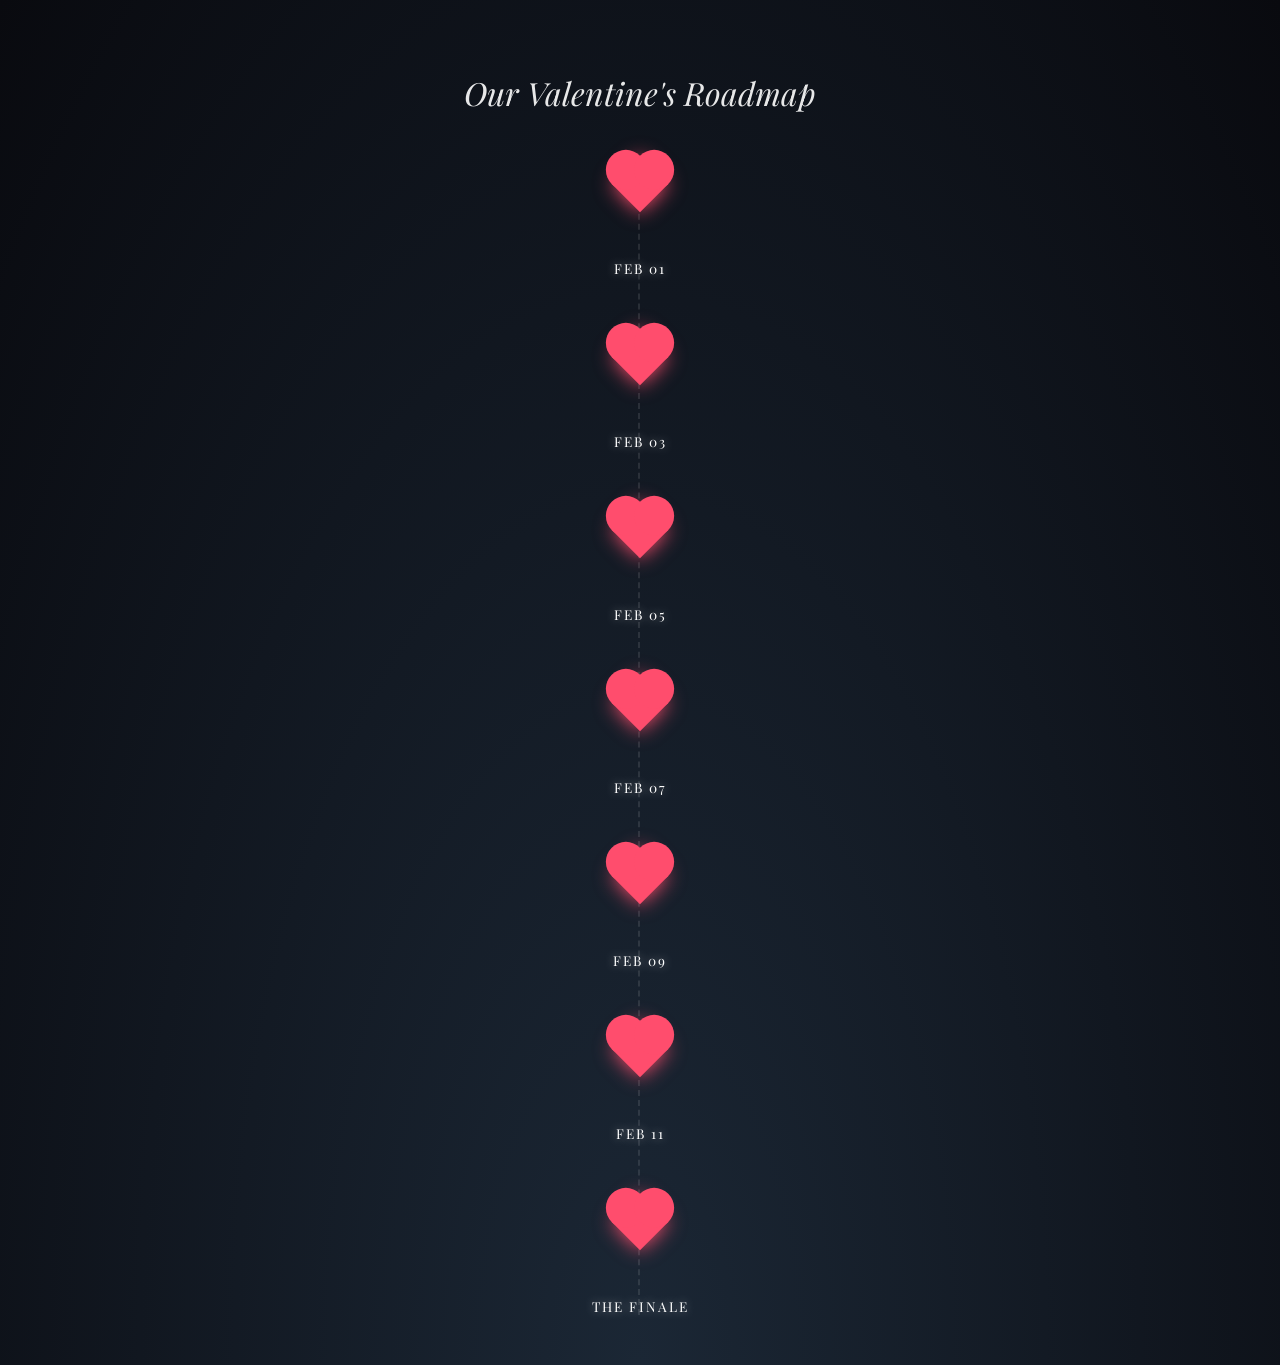
==== index.html @ 5d02411e "Fix duplicate milestone date in index.html" ====
<!DOCTYPE html>
<html lang="en">
<head>
    <meta charset="UTF-8">
    <meta name="viewport" content="width=device-width, initial-scale=1.0">
    <title>Our Journey to Feb 14</title>
    <link href="https://fonts.googleapis.com/css2?family=Playfair+Display:ital@0;1&display=swap" rel="stylesheet">
    <style>
        :root {
            --bg-color: #0b1021;
            --locked-color: rgba(255, 255, 255, 0.2);
            --unlocked-color: #ff4d6d;
        }

        body {
            background: radial-gradient(ellipse at bottom, #1B2735 0%, #090A0F 100%);
            color: white;
            font-family: 'Playfair Display', serif;
            margin: 0;
            min-height: 100vh;
            display: flex;
            flex-direction: column;
            align-items: center;
            padding: 50px 20px;
            overflow-x: hidden;
        }

        h1 { font-weight: normal; font-style: italic; margin-bottom: 50px; text-align: center; opacity: 0.9; }

        .path-container {
            position: relative;
            display: flex;
            flex-direction: column;
            align-items: center;
            gap: 60px;
            width: 100%;
            max-width: 400px;
        }

        .path-container::before {
            content: '';
            position: absolute;
            top: 0; bottom: 0; width: 2px;
            border-left: 2px dashed rgba(255,255,255,0.1);
            z-index: 0;
        }

        .milestone {
            position: relative;
            z-index: 1;
            display: flex;
            flex-direction: column;
            align-items: center;
            cursor: pointer;
            width: 100px;
        }

        .heart-node {
            width: 40px;
            height: 40px;
            background: var(--locked-color);
            position: relative;
            transform: rotate(-45deg);
            transition: all 0.5s ease;
            margin-bottom: 20px;
        }
		
        .heart-node::before,
        .heart-node::after {
            content: "";
            width: 40px;
            height: 40px;
            background: inherit;
            border-radius: 50%;
            position: absolute;
        }
        .heart-node::before { top: -20px; left: 0; }
        .heart-node::after { left: 20px; top: 0; }

        .milestone.unlocked .heart-node {
            background: var(--unlocked-color);
            box-shadow: 0 0 20px var(--unlocked-color);
        }

        .date-label {
            font-size: 0.85rem;
            letter-spacing: 2px;
            color: rgba(255,255,255,0.6);
            text-align: center;
            margin-top: 35px;
        }

        .milestone.unlocked:hover { transform: scale(1.1); }
        .milestone.unlocked .date-label { color: white; text-shadow: 0 0 10px rgba(255,255,255,0.5); }

        @keyframes shake {
            0%, 100% { transform: translateX(0); }
            25% { transform: translateX(-5px); }
            75% { transform: translateX(5px); }
        }
        .shake { animation: shake 0.4s ease-in-out; }

        #toast {
            visibility: hidden;
            background-color: #333;
            color: #fff;
            text-align: center;
            border-radius: 50px;
            padding: 12px 25px;
            position: fixed;
            z-index: 10;
            bottom: 30px;
            font-size: 0.9rem;
        }

        #toast.show { visibility: visible; animation: fadeInOut 2s; }

        /* Easter Egg Counter Style */
        .click-counter {
            position: fixed;
            bottom: 10px;
            font-size: 0.65rem;
            color: rgba(255, 255, 255, 0.15);
            font-style: italic;
            opacity: 0;
            transition: opacity 1s ease;
        }

        @keyframes fadeInOut {
            0% { opacity: 0; bottom: 0; }
            20% { opacity: 1; bottom: 30px; }
            80% { opacity: 1; bottom: 30px; }
            100% { opacity: 0; bottom: 0; }
        }
    </style>
</head>
<body>

    <h1>Our Valentine's Roadmap</h1>

    <div class="path-container" id="roadmap"></div>

    <div id="toast">Patience, Ella... it's not time yet. ❤️</div>
    
    <div id="counter-text" class="click-counter">Impatience Level: <span id="count">0</span></div>

    <script>
        const milestones = [
            { date: '2026-02-01', label: 'FEB 01', link: './a4f1e9.html' },
            { date: '2026-02-01', label: 'FEB 03', link: './b82c7d.html' },
            { date: '2026-02-05', label: 'FEB 05', link: './c55b81.html' },
            { date: '2026-02-07', label: 'FEB 07', link: './d36a24.html' },
            { date: '2026-02-09', label: 'FEB 09', link: './e019fb.html' },
            { date: '2026-02-11', label: 'FEB 11', link: './f77e30.html' },
            { date: '2026-02-14', label: 'THE FINALE', link: './letter.html' }
        ];

        let ellaPatienceCounter = 0;
        const container = document.getElementById('roadmap');
        const now = new Date();

        milestones.forEach((m) => {
            const mDate = new Date(m.date);
            const isUnlocked = now >= mDate;

            const div = document.createElement('div');
            div.className = `milestone ${isUnlocked ? 'unlocked' : 'locked'}`;
            div.innerHTML = `
                <div class="heart-node"></div>
                <div class="date-label">${m.label}</div>
            `;

            div.onclick = () => {
                if (isUnlocked) {
                    window.location.href = m.link;
                } else {
                    ellaPatienceCounter++;
                    updateEasterEgg();
                    
                    div.classList.add('shake');
                    setTimeout(() => div.classList.remove('shake'), 400);
                    showToast();
                }
            };

            container.appendChild(div);
        });

        function updateEasterEgg() {
            const counterDiv = document.getElementById("counter-text");
            const countSpan = document.getElementById("count");
            
            countSpan.innerText = ellaPatienceCounter;
            
            if (ellaPatienceCounter >= 3) {
                counterDiv.style.opacity = "1";
            }
        }

        function showToast() {
            const x = document.getElementById("toast");
            
            // Dynamic messages based on how many times she clicks
            if (ellaPatienceCounter > 15) {
                x.innerText = "I love you po pero kalmahan mo lang HAHAHA 😂";
            } else if (ellaPatienceCounter > 10) {
                x.innerText = "Hui tama na po ate";
            } else if (ellaPatienceCounter > 5) {
                x.innerText = "Still locked! Try again tomorrow? 🔒";
            } else {
                x.innerText = "Patience, Ella... it's not time yet. ❤️";
            }

            x.className = "show";
            setTimeout(() => { x.className = x.className.replace("show", ""); }, 2000);
        }
    </script>
</body>
</html>
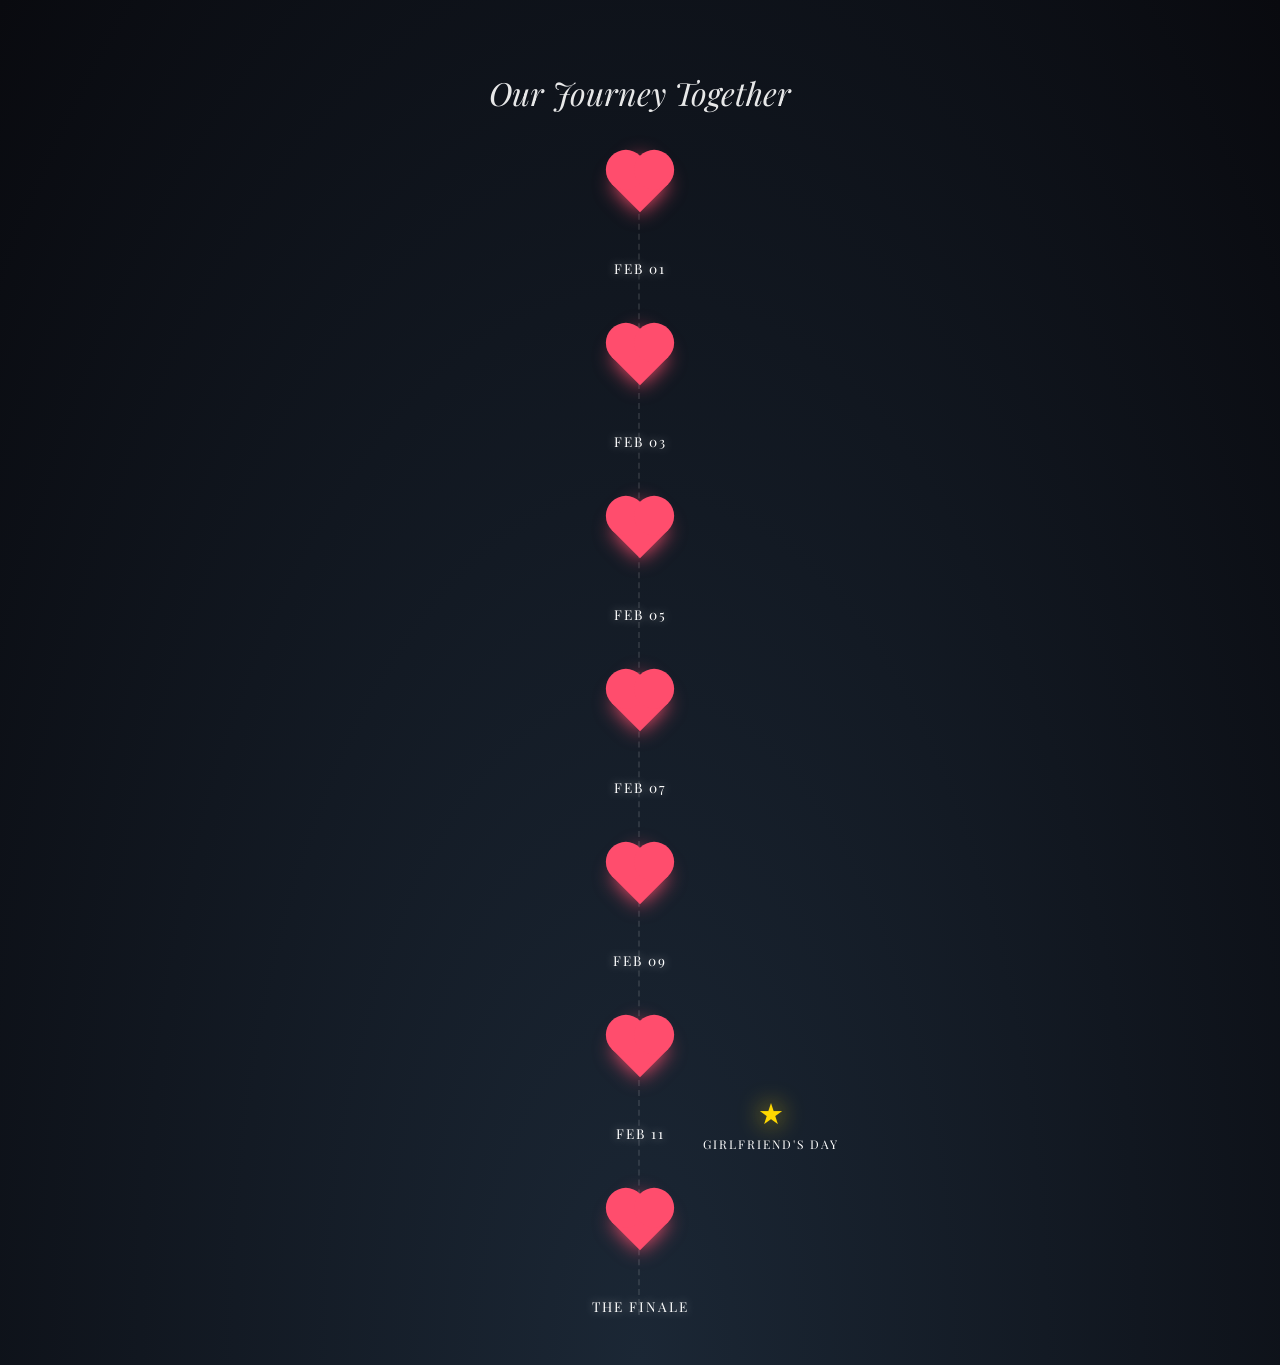
==== commit 69119cda: "Added contents for Girlfriend's  Day" ====
--- a/index.html
+++ b/index.html
@@ -3,13 +3,14 @@
 <head>
     <meta charset="UTF-8">
     <meta name="viewport" content="width=device-width, initial-scale=1.0">
-    <title>Our Journey to Feb 14</title>
+    <title>Our Journey Together</title>
     <link href="https://fonts.googleapis.com/css2?family=Playfair+Display:ital@0;1&display=swap" rel="stylesheet">
     <style>
         :root {
             --bg-color: #0b1021;
             --locked-color: rgba(255, 255, 255, 0.2);
             --unlocked-color: #ff4d6d;
+            --star-unlocked: #ffd700;
         }
 
         body {
@@ -45,6 +46,7 @@
             z-index: 0;
         }
 
+        /* Main Heart Milestones */
         .milestone {
             position: relative;
             z-index: 1;
@@ -88,10 +90,42 @@
             color: rgba(255,255,255,0.6);
             text-align: center;
             margin-top: 35px;
+            white-space: nowrap;
         }
 
         .milestone.unlocked:hover { transform: scale(1.1); }
         .milestone.unlocked .date-label { color: white; text-shadow: 0 0 10px rgba(255,255,255,0.5); }
+
+        /* Floating Random Stars */
+        .floating-star {
+            position: absolute;
+            z-index: 2;
+            display: flex;
+            flex-direction: column;
+            align-items: center;
+            cursor: pointer;
+            width: 110px;
+        }
+
+        .star-shape {
+            font-size: 1.8rem;
+            color: var(--locked-color);
+            transition: all 0.5s ease;
+            filter: drop-shadow(0 0 2px rgba(255,255,255,0.2));
+        }
+
+        .floating-star.unlocked .star-shape {
+            color: var(--star-unlocked);
+            filter: drop-shadow(0 0 12px var(--star-unlocked));
+        }
+
+        .floating-star .date-label {
+            margin-top: 5px;
+            font-size: 0.75rem;
+        }
+
+        .floating-star.unlocked:hover { transform: scale(1.15); }
+        .floating-star.unlocked .date-label { color: #fff; }
 
         @keyframes shake {
             0%, 100% { transform: translateX(0); }
@@ -136,7 +170,7 @@
 </head>
 <body>
 
-    <h1>Our Valentine's Roadmap</h1>
+    <h1>Our Journey Together</h1>
 
     <div class="path-container" id="roadmap"></div>
 
@@ -145,46 +179,110 @@
     <div id="counter-text" class="click-counter">Impatience Level: <span id="count">0</span></div>
 
     <script>
+        // Main roadmap (Hearts on the main path)
         const milestones = [
-            { date: '2026-02-01', label: 'FEB 01', link: './a4f1e9.html' },
-            { date: '2026-02-01', label: 'FEB 03', link: './b82c7d.html' },
-            { date: '2026-02-05', label: 'FEB 05', link: './c55b81.html' },
-            { date: '2026-02-07', label: 'FEB 07', link: './d36a24.html' },
-            { date: '2026-02-09', label: 'FEB 09', link: './e019fb.html' },
-            { date: '2026-02-11', label: 'FEB 11', link: './f77e30.html' },
-            { date: '2026-02-14', label: 'THE FINALE', link: './letter.html' }
+            { id: 0, date: '2026-02-01', label: 'FEB 01', link: './a4f1e9.html' },
+            { id: 1, date: '2026-02-01', label: 'FEB 03', link: './b82c7d.html' },
+            { id: 2, date: '2026-02-01', label: 'FEB 05', link: './c55b81.html' },
+            { id: 3, date: '2026-02-01', label: 'FEB 07', link: './d36a24.html' },
+            { id: 4, date: '2026-02-01', label: 'FEB 09', link: './e019fb.html' },
+            { id: 5, date: '2026-02-01', label: 'FEB 11', link: './f77e30.html' },
+            { id: 6, date: '2026-02-01', label: 'THE FINALE', link: './letter.html' }
+        ];
+
+        // Standalone floating nodes (Stars scattered on the sides)
+        // Add as many future dates here as you'd like!
+        const extraNodes = [
+            { 
+                date: '2026-08-01', 
+                label: "GIRLFRIEND'S DAY", 
+                link: './g88f12.html' 
+            }
         ];
 
         let ellaPatienceCounter = 0;
         const container = document.getElementById('roadmap');
         const now = new Date();
 
-        milestones.forEach((m) => {
+        // Render main roadmap hearts
+        milestones.forEach((m, index) => {
             const mDate = new Date(m.date);
             const isUnlocked = now >= mDate;
 
             const div = document.createElement('div');
             div.className = `milestone ${isUnlocked ? 'unlocked' : 'locked'}`;
+            div.id = `milestone-${index}`;
             div.innerHTML = `
                 <div class="heart-node"></div>
                 <div class="date-label">${m.label}</div>
             `;
 
-            div.onclick = () => {
-                if (isUnlocked) {
-                    window.location.href = m.link;
-                } else {
-                    ellaPatienceCounter++;
-                    updateEasterEgg();
-                    
-                    div.classList.add('shake');
-                    setTimeout(() => div.classList.remove('shake'), 400);
-                    showToast();
-                }
-            };
-
+            div.onclick = () => handleNodeClick(isUnlocked, m.link, div);
             container.appendChild(div);
         });
+
+        // Smart Collision-Free Layout for Stars
+        if (extraNodes.length > 0) {
+            const containerHeight = container.offsetHeight || 800;
+            const minPadding = 30; // Margin top/bottom
+            const minVerticalDistance = 70; // Minimum px distance between stars vertically
+            
+            // Generate available vertical zone slots
+            const slotHeight = Math.max(minVerticalDistance, (containerHeight - (minPadding * 2)) / extraNodes.length);
+            
+            // Shuffle array of indices to randomize which slot each star gets
+            const slots = Array.from({ length: extraNodes.length }, (_, i) => i);
+            slots.sort(() => Math.random() - 0.5);
+
+            extraNodes.forEach((star, index) => {
+                const sDate = new Date(star.date);
+                const isUnlocked = now >= sDate;
+
+                const starDiv = document.createElement('div');
+                starDiv.className = `floating-star ${isUnlocked ? 'unlocked' : 'locked'}`;
+                starDiv.innerHTML = `
+                    <div class="star-shape">★</div>
+                    <div class="date-label">${star.label}</div>
+                `;
+
+                // Alternate/Randomize Left & Right Sides (Safety margin: 130px - 160px from center)
+                const side = (index % 2 === 0) ? (Math.random() < 0.5 ? 'left' : 'right') : (Math.random() < 0.5 ? 'right' : 'left');
+                const horizontalOffset = 130 + Math.floor(Math.random() * 30); 
+
+                if (side === 'left') {
+                    starDiv.style.left = `calc(50% - ${horizontalOffset}px - 55px)`;
+                } else {
+                    starDiv.style.left = `calc(50% + ${horizontalOffset}px - 55px)`;
+                }
+
+                // Pick a dedicated zone slot + small random jitter inside the slot
+                const assignedSlot = slots[index];
+                const slotTop = minPadding + (assignedSlot * slotHeight);
+                const jitter = Math.random() * (slotHeight - 45); // Keeps inside slot bounds
+                
+                starDiv.style.top = `${slotTop + jitter}px`;
+
+                starDiv.onclick = (e) => {
+                    e.stopPropagation();
+                    handleNodeClick(isUnlocked, star.link, starDiv);
+                };
+
+                container.appendChild(starDiv);
+            });
+        }
+
+        function handleNodeClick(isUnlocked, link, element) {
+            if (isUnlocked) {
+                window.location.href = link;
+            } else {
+                ellaPatienceCounter++;
+                updateEasterEgg();
+                
+                element.classList.add('shake');
+                setTimeout(() => element.classList.remove('shake'), 400);
+                showToast();
+            }
+        }
 
         function updateEasterEgg() {
             const counterDiv = document.getElementById("counter-text");
@@ -200,7 +298,6 @@
         function showToast() {
             const x = document.getElementById("toast");
             
-            // Dynamic messages based on how many times she clicks
             if (ellaPatienceCounter > 15) {
                 x.innerText = "I love you po pero kalmahan mo lang HAHAHA 😂";
             } else if (ellaPatienceCounter > 10) {
@@ -216,4 +313,4 @@
         }
     </script>
 </body>
-</html>
+</html>
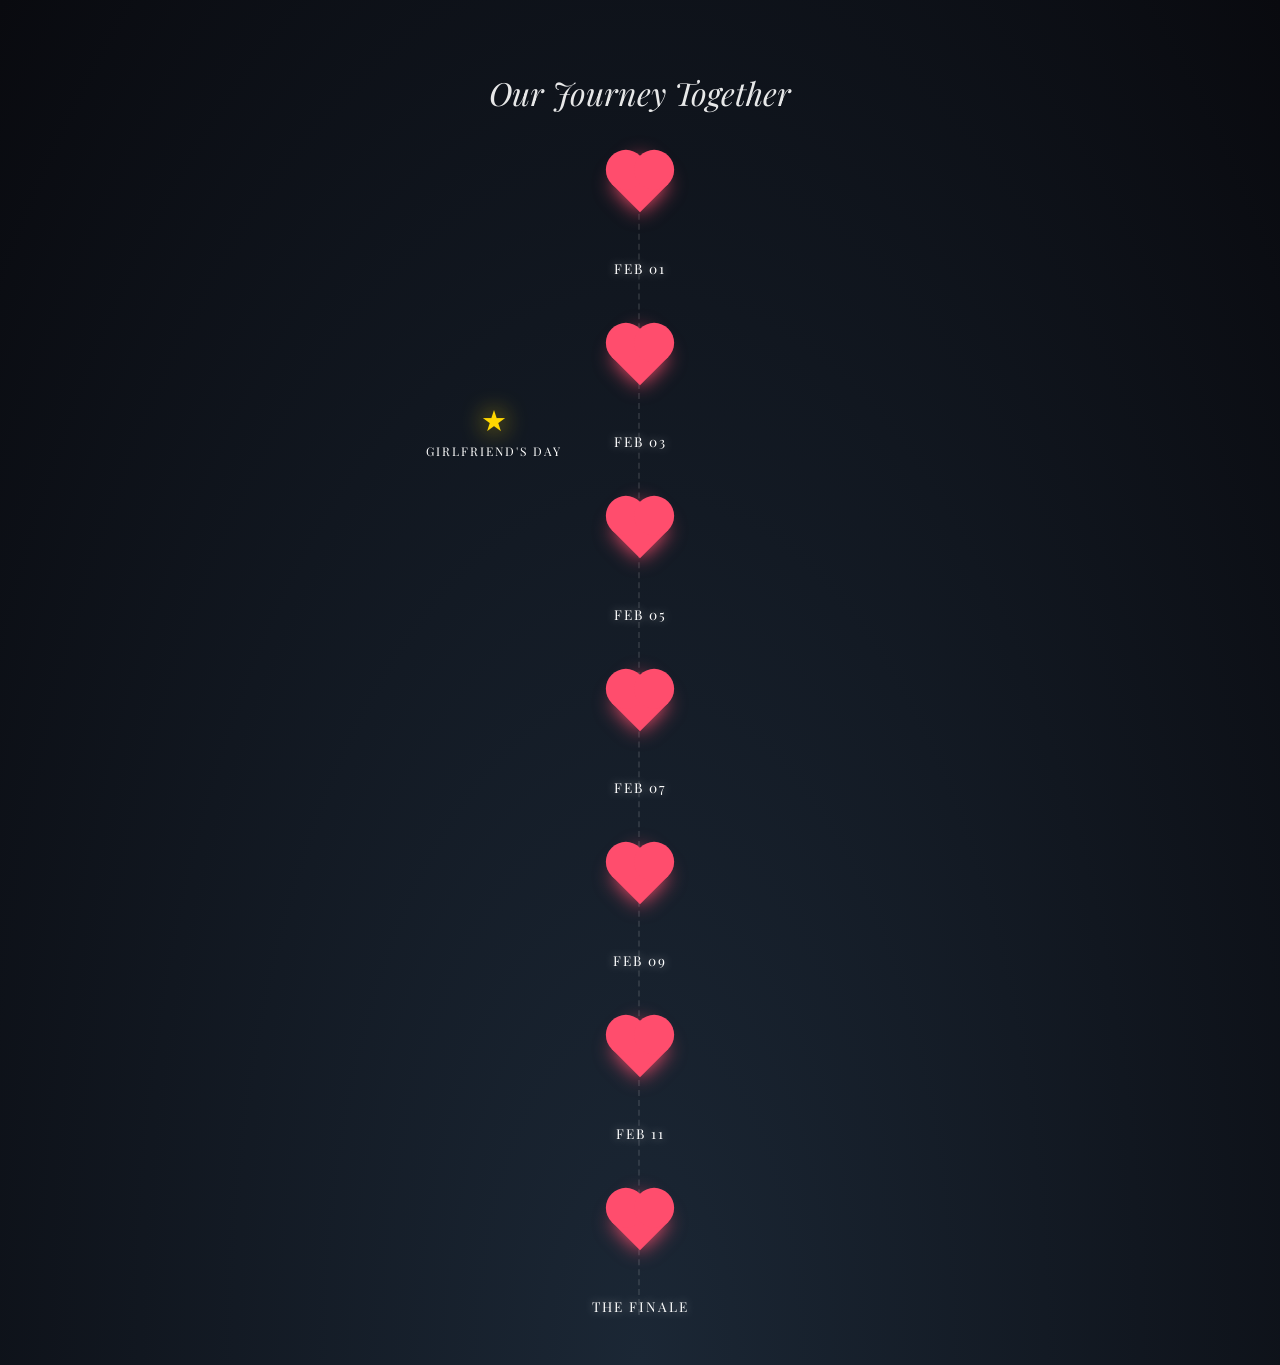
==== commit 74d56ebf: "Change date" ====
--- a/index.html
+++ b/index.html
@@ -194,7 +194,7 @@
         // Add as many future dates here as you'd like!
         const extraNodes = [
             { 
-                date: '2026-08-01', 
+                date: '2026-02-01', 
                 label: "GIRLFRIEND'S DAY", 
                 link: './g88f12.html' 
             }
@@ -313,4 +313,4 @@
         }
     </script>
 </body>
-</html>+</html>
